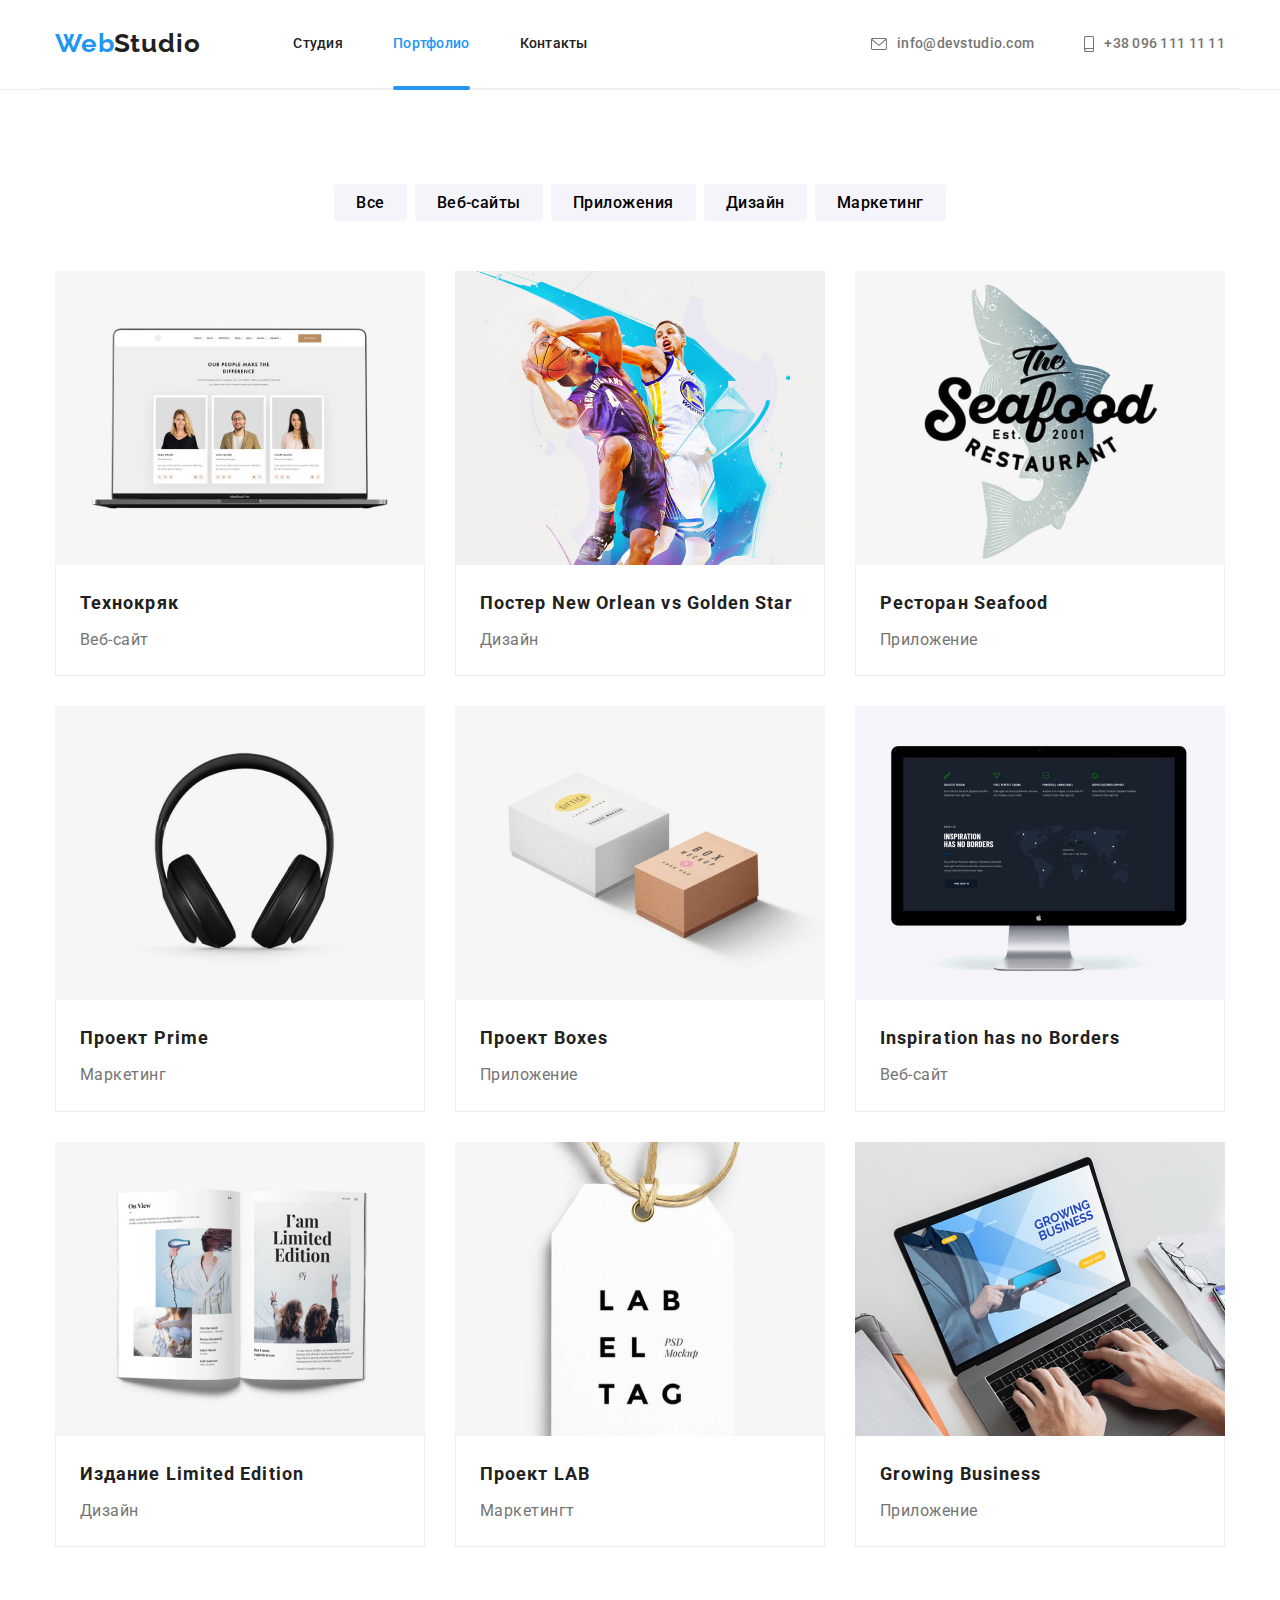
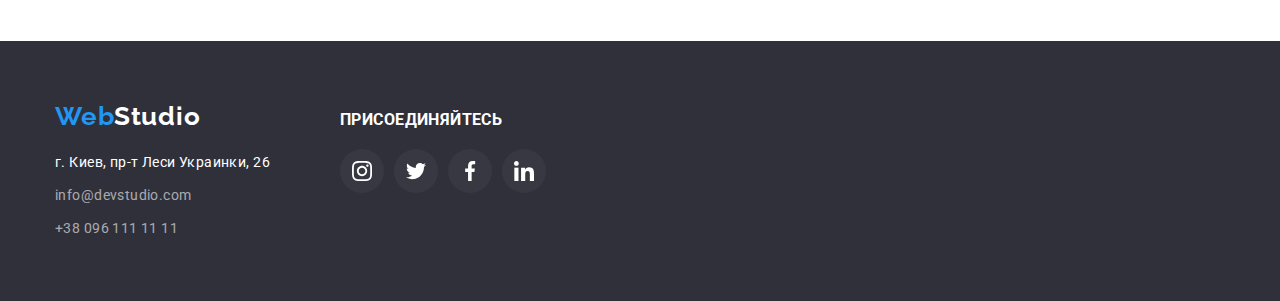
==== portfolio.html @ 9aa8319e "клонувала все з попередньої роботи" ====
<!DOCTYPE html>
<html lang="ru">

<head>
    <meta charset="UTF-8">
    <meta http-equiv="X-UA-Compatible" content="IE=edge">
    <meta name="viewport" content="width=device-width, initial-scale=1.0">
    <title>homework#5</title>
    <link rel="stylesheet" href="https://fonts.googleapis.com/css2?family=Raleway:wght@700&family=Roboto:wght@400;500;700;900&display=swap">
    <link rel="stylesheet" href="https://cdnjs.cloudflare.com/ajax/libs/modern-normalize/1.1.0/modern-normalize.min.css">
    <link rel="stylesheet" href="./css/style.css" />
    
</head>
<body class="page">
    <!-- Шапка -->
    <header class="header">
        <div class="container header">
            <nav class="site-nav">
                <a class="logo" href="">
                    <span class="logo-accent">Web</span>
                    <span class="logo-black">Studio</span>
                </a>
        
                <ul class="link-list">
                    <li><a  class="link" href="./index.html">Студия</a></li>
                    <li><a id="portfolio" class="link" href="./portfolio.html">Портфолио</a></li>
                    <li><a class="link" href="./index.html">Контакты</a></li>
                </ul>
            </nav>
            <ul class="contact"> 
                <li><a class="contact-link icon-envelope" href="mailto:info@devstudio.com">
                        <svg class="envelope">
                            <use href="./images/icons.svg#icon-envelope-icon"></use>
                        </svg>
                        info@devstudio.com 
                    </a>
                </li>
                <li><a class="contact-link icon-smartphone" href="tel:+380961111111">
                    <svg class="smartphone">
                        <use href="./images/icons.svg#icon-smartphone-icon"></use>
                    </svg>
                    +38 096 111 11 11
                </a>
            </li>
            </ul>
        </div>
    </header>
            <!-- Project  -->
            <section class="section-project">
                <div class="container">
                    <h1 class="section-title hidden">Фильтр</h1>
                    <ul class="buttons-filter">
                        <li>
                            <button class="buttons" type="button" class="btn-filter">Все</button>
                        </li>
                        <li>
                            <button class="buttons" type="button">Веб-сайты</button>
                        </li>
                        <li>
                            <button class="buttons" type="button">Приложения</button>
                        </li>
                        <li>
                            <button class="buttons" type="button">Дизайн</button>
                        </li>
                        <li>
                            <button class="buttons" type="button">Маркетинг</button>
                        </li>
                    </ul>
                    <h1 class="section-title hidden">Наши работы</h1>
                    <ul class="project-list">
                        <li class="project-card">
                            <a class="project-link" href="./index.html">
                                <div class="project-description">
                                    <img src="./images/portfolio/img1.jpg" alt="Ноутбук з веб-сайтом" width="370" height="294">
                                    <p class="description">Ресурс предлагает комплексные предложения с разным уровнем функционала и сервисов. Все это позволит посетителю получить
                                    исчерпывающие сведения о компании или частном лице.</p>
                                </div>
                                <div class="text-box">
                                    <h2 class="project-name">Технокряк</h2> 
                                    <p class="project-direction">Веб-сайт</p>
                                </div>
                            </a>
                        </li>
                        <li class="project-card">
                            <a class="project-link" href="./index.html">
                                <div class="project-description">
                                    <img src="./images/portfolio/img2.jpg" alt="баскетбольні гравці" width="370" height="294">
                                    <p class="description">Ресурс предлагает комплексные предложения с разным уровнем функционала и сервисов. Все это позволит посетителю получить
                                    исчерпывающие сведения о компании или частном лице.</p>
                                </div>
                                <div class="text-box">
                                    <h2 class="project-name">Постер New Orlean vs Golden Star</h2>
                                    <p class="project-direction">Дизайн</p>
                                </div>
                            </a>
                        </li>
                        <li class="project-card">
                            <a class="project-link" href="./index.html">
                                <div class="project-description">
                                    <img src="./images/portfolio/img3.jpg" alt="риба з лого" width="370" height="294">
                                    <p class="description">Ресурс предлагает комплексные предложения с разным уровнем функционала и сервисов. Все это позволит посетителю получить
                                    исчерпывающие сведения о компании или частном лице.</p>
                                </div>
                                <div class="text-box">
                                    <h2 class="project-name">Ресторан Seafood</h2>
                                    <p class="project-direction">Приложение</p>
                                </div>
                            </a>
                        </li>
                        <li class="project-card">
                            <a class="project-link" href="./index.html">
                                <div class="project-description">
                                    <img src="./images/portfolio/img4.jpg" alt="Навушники" width="370" height="294">
                                    <p class="description">Ресурс предлагает комплексные предложения с разным уровнем функционала и сервисов. Все это позволит посетителю получить
                                    исчерпывающие сведения о компании или частном лице.</p>
                                </div>
                                <div class="text-box">
                                    <h2 class="project-name">Проект Prime</h2>
                                    <p class="project-direction">Маркетинг</p>
                                </div>
                            </a>
                        </li>
                        <li class="project-card">
                            <a class="project-link" href="./index.html">
                                <div class="project-description">
                                    <img src="./images/portfolio/img5.jpg" alt="дві коробки" width="370" height="294">
                                    <p class="description">Ресурс предлагает комплексные предложения с разным уровнем функционала и сервисов. Все это позволит посетителю получить
                                    исчерпывающие сведения о компании или частном лице.</p>
                                </div>
                                <div class="text-box">
                                    <h2 class="project-name">Проект Boxes</h2>
                                    <p class="project-direction">Приложение</p>
                                </div>
                            </a>
                        </li>
                    <li class="project-card">
                            <a class="project-link" href="./index.html">
                                <div class="project-description">
                                    <img src="./images/portfolio/img6.jpg" alt="Компютер Mac" width="370" height="294">
                                    <p class="description">Ресурс предлагает комплексные предложения с разным уровнем функционала и сервисов. Все это позволит посетителю получить
                                    исчерпывающие сведения о компании или частном лице.</p>
                                </div>
                                <div class="text-box">
                                    <h2 class="project-name">Inspiration has no Borders</h2>
                                    <p class="project-direction">Веб-сайт</p>
                                </div>
                            </a>
                        </li>
                        <li class="project-card">
                            <a class="project-link" href="./index.html">
                                <div class="project-description">
                                    <img src="./images/portfolio/img7.jpg" alt="Журнал" width="370" height="294">
                                    <p class="description">Ресурс предлагает комплексные предложения с разным уровнем функционала и сервисов. Все это позволит посетителю получить
                                    исчерпывающие сведения о компании или частном лице.</p>
                                </div>
                                <div class="text-box">
                                    <h2 class="project-name">Издание Limited Edition</h2>
                                    <p class="project-direction">Дизайн</p>
                                </div>
                            </a>
                        </li>
                    <li class="project-card">
                            <a class="project-link" href="./index.html">
                                <div class="project-description">
                                    <img src="./images/portfolio/img8.jpg" alt="Візитка" width="370" height="294">
                                    <p class="description">Ресурс предлагает комплексные предложения с разным уровнем функционала и сервисов. Все это позволит посетителю получить
                                    исчерпывающие сведения о компании или частном лице.</p>
                                </div>
                                <div class="text-box">
                                    <h2 class="project-name">Проект LAB</h2>
                                    <p class="project-direction">Маркетингт</p>
                                </div>
                            </a>
                        </li>
                        <li class="project-card">
                            <a class="project-link" href="./index.html">
                                <div class="project-description">
                                    <img src="./images/portfolio/img9.jpg" alt="руки на ноутбуці" width="370" height="294">
                                    <p class="description">Ресурс предлагает комплексные предложения с разным уровнем функционала и сервисов. Все это позволит посетителю получить
                                    исчерпывающие сведения о компании или частном лице.</p>
                                </div>
                                <div class="text-box">
                                    <h2 class="project-name">Growing Business</h2>
                                    <p class="project-direction">Приложение</p>
                                </div>
                            </a>
                        </li>
                    </ul>
                </div>
            </section>
        </main>
        <!-- Підвал -->
        <footer class="page-footer">
            <div class="container footer">
                <div class="address-footer">
                    <a class="logo-footer" href="">
                        <span class="logo-accent">Web</span>
                        <span class="logo-white">Studio</span>
                    </a>
                    
                    <address>
                        <ul class="adress-list">
                            <li><a  class="text-info" href="" rel="noopener noreferrer" target="_blank">г. Киев, пр-т Леси Украинки, 26</a></li>
                            <li>
                                <a class="info" href="mailto:info@devstudio.com">info@devstudio.com</a>
                            </li>
                            <li>
                                <a class="info" href="tel:+380961111111">+38 096 111 11 11</a>
                            </li>
                        </ul>
                    </address>
                </div>

                <div class="social-footer">
                    <h3 class="title">ПРИСОЕДИНЯЙТЕСЬ</h3>
                    <ul class="social-links">
                        <li><a class="link-icon" href="">
                                <svg class="instagram-footer" width="20px" height="20px">
                                    <use href="./images/icons.svg#icon-instagram-icon"></use>
                                </svg>
                            </a></li>
                        <li><a class="link-icon" href="">
                                <svg class="twitter-footer" width="20px" height="20px">
                                    <use href="./images/icons.svg#icon-twitter-icon"></use>
                                </svg>
                            </a>
                        </li>
                        <li><a class="link-icon" href="">
                                <svg class="facebook-footer" width="20px" height="20px">
                                    <use href="./images/icons.svg#icon-facebook-icon"></use>
                                </svg>
                            </a>
                        </li>
                        <li><a class="link-icon" href="">
                                <svg class="linkedin-footer" width="20px" height="20px">
                                    <use href="./images/icons.svg#icon-linkedin-icon"></use>
                                </svg>
                            </a>
                        </li>
                    </ul>
                </div>

            </div>
        </footer>
    </body>
</html>
---- css/style.css ----
/* основной цвет background: #212121; --title-text-color */

/* неактивные контакты, абзац и вторичный  background: #757575; --primari-text-color */

/* основной фон страницы background: #FFFFFF; --primari-white-color */

/* акцент background: #2196F3;--accent-color */
/* ховер героя backgraund: #188CE8; --hover-button */

/* фон шапки bgrcolor: #ececec; --header-bgrcolor */
/* фон героя и футер background: #2F303A; --hero-bgrcolor */
/* фон команда background: #F5F4FA; --staff-bdrcolor */

/* контакты в футере background: #FFFFFF99;   rgba(0, 0, 0, 0.6); --contact-footer */
/* bg-icon-footer: #ffffff0a; rgba(255, 255, 255, 0.1); --bg-icon-footer */
/* Border: #eeeeee; --border-box */
/* Bg-icon: #afb1b8; --bg-icon */
:root {
  --title-text-color: #212121;
  --primari-text-color: #757575;
  --primari-white-color: #ffffff;
  --accent-color: #2196f3;
  --header-bgrcolor: #ececec;
  --hero-bgrcolor: #2f303a;
  --staff-bdrcolor: #f5f4fa;
  --contact-footer: #ffffff99;
  --bg-icon-footer: #ffffff0a;
  --hover-button: #188ce8;
  --border-box: #eeeeee;
  --bg-icon: #afb1b8;
  --bg-overflay: #2196f3e5;
  --timing-function: cubic-bezier(0.4, 0, 0.2, 1);
  --accent-color-icon: #ffffff; /*Цвет акцента соц сетей */
  /*--- Переменные анимации---*/
  --transition-duration: 250ms;
  --transition-timing-function: cubic-bezier(0.4, 0, 0.2, 1);
}

.page {
  background-color: var(--primari-white-color);
  color: var(--primari-text-color);

  font-family: Roboto, sans-serif;
  font-weight: 400;
  font-size: 14px;
  line-height: 1.17;
  letter-spacing: 0.03em;
}

ul {
  list-style: none;
  padding-left: 0px;
  margin-top: 0px;
  margin-bottom: 0px;
}
p {
  margin-top: 0px;
  margin-bottom: 0px;
}
img {
  display: block;
}

/* Header */
.header {
  border-bottom: 1px solid var(--border-box);
}
.container {
  width: 1200px;
  padding-left: 15px;
  padding-right: 15px;
  margin-left: auto;
  margin-right: auto;
}
/* Site-nav */
.logo-accent {
  margin-right: -4px;
  color: var(--accent-color);
}
.logo-black {
  color: var(--title-text-color);
}
.logo-white {
  color: var(--primari-white-color);
}

.logo-accent,
.logo-black,
.logo-white {
  font-family: Raleway, sans-serif;
  font-weight: 700;
  font-size: 26px;
  line-height: 1.17;
  letter-spacing: 0.03em;
}
.logo {
  display: inline-block;
}
.container.header {
  display: flex;
  align-items: center;
}
.site-nav {
  display: flex;
  align-items: center;
}
.link-list,
.contact {
  display: flex;
  margin: 0px;
  padding: 0px;
}
.link-list {
  margin-left: 93px;
}
.link-list .link,
.contact .contact-link {
  display: inline-flex;
  padding-top: 32px;
  padding-bottom: 32px;
}
/* / .site-nav .link { 
  color: var(--title-text-color);
}

.site-nav .link:hover,
.site-nav .link:focus {
  color: var(--accent-color);
}   */
.link-list .link {
  color: var(--title-text-color);

  transition: color 250ms var(--timing-function);
}
.link-list li + li {
  margin-left: 50px;
}
.link-list .link:hover,
.link-list .link:focus {
  color: var(--accent-color);
}
.link {
  position: relative;
}
.link::after {
  content: "";

  position: absolute;
  left: 0px;
  bottom: -2px;
  border-radius: 2px;
  display: block;
  width: 100%;
  height: 4px;
  background-color: var(--accent-color);
  opacity: 0;
}

#studio {
  color: var(--accent-color);
}
#studio::after {
  opacity: 1;
}
#portfolio {
  color: var(--accent-color);
}
#portfolio::after {
  opacity: 1;
}

/* Contact */

.site-nav,
.contact {
  font-weight: 500;
  font-size: 14px;
  line-height: 1.7;
  letter-spacing: 0.02em;
}
.contact-link {
  display: inline-flex;
  align-items: center;
  color: var(--primari-text-color);
  transition-property: fill, color;
    transition-duration: var(--transition-duration);
    transition-timing-function: var(--transition-timing-function);
}
.contact li + li {
  margin-left: 50px;
}
.contact {
  margin-left: auto;
}
.contact .contact-link:hover,
.contact .contact-link:focus {
  color: var(--accent-color);
}

.envelope {
  width: 16px;
  height: 12px;
  margin-right: 10px;
  fill: var(--primari-text-color);
  transition-property: fill;
  transition-duration: var(--transition-duration);
  transition-timing-function: var(--transition-timing-function);
}
.icon-envelope:hover .envelope,
.icon-envelope:focus .envelope {
  fill: var(--accent-color);
}

.smartphone {
  width: 10px;
  height: 16px;
  margin-right: 10px;
  fill: var(--primari-text-color);
  transition-property: fill;
  transition-duration: var(--transition-duration);
  transition-timing-function: var(--transition-timing-function);
}
.icon-smartphone:hover .smartphone,
.icon-smartphone:focus .smartphone {
  fill: var(--accent-color);
}
a {
  text-decoration: none;
}

/* Hero */
.hero {
  padding-top: 200px;
  padding-bottom: 200px;
  text-align: center;
  margin-left: auto;
  margin-right: auto;
  max-width: 1600px;
  background-image: linear-gradient(
      to right,
      rgba(47, 48, 58, 0.4),
      rgba(47, 48, 58, 0.4)
    ),
    url(../images/hero-icon.jpg);
  background-color: var(--hero-bgrcolor);
  background-position: center;
  background-size: cover;
  background-repeat: no-repeat;
}

.hero-title {
  color: var(--primari-white-color);
  font-weight: 900;
  font-size: 44px;
  line-height: 1.37;
  letter-spacing: 0.06em;
  width: 696px;
  margin: 0px auto 30px auto;
}

/* Section */
.work-list {
  padding-left: 0px;
}

h2 {
  font-weight: 700;
  font-size: 36px;
  text-align: center;
}

/* Features */
.section.features,
.section-project {
  padding-top: 94px;
  padding-bottom: 94px;
  
}
.section-title {
  color: var(--title-text-color);
  margin-top: 0px;
  margin-bottom: 50px;
  text-align: center;
}
.section-title.hidden {
  position: absolute;
  width: 1px;
  height: 1px;
  margin: -1px;
  border: 0;
  padding: 0;
  white-space: nowrap;
  clip-path: inset(100%);
  clip: rect(0 0 0 0);
  overflow: hidden;
}
.features-list {
  display: flex;
  margin-top: 0px;
}
.features-list li {
  width: 270px;
}
.features-list li:not(:nth-last-child(1)) {
  margin-right: 30px;
}
.features-list .title {
  color: var(--title-text-color);
  font-weight: 700;
  margin-top: 0px;
  margin-bottom: 10px;
}
.features-list p {
  line-height: 1.71;
}

.features-icons {
  display: inline-flex;
  justify-content: center;
  align-items: center;
  width: 270px;
  height: 120px;
  margin-bottom: 30px;
  border: none;
  background-color: var(--staff-bdrcolor);
}

/* Work */
.section.work {
  padding-bottom: 94px;
}
.work-list li {
  display: inline-block;
  margin-right: -3px;
}
.work-list li + li {
  margin-left: 30px;
}
.work-box {
    position: relative;
  }
  .work-text {
    position: absolute;
    bottom: 0;
    display: flex;
    justify-content: center;
    align-items: center;
    width: 100%;
    height: 70px;
  
    font-weight: 700;
    color: var(--primari-white-color);
    background: #2f303acc;
  }

/* Staff */
.section-staff {
  padding-top: 94px;
  padding-bottom: 94px;
  background-color: var(--staff-bdrcolor);
}
.staff-name {
  display: flex;
  padding-left: 0px;
  margin-top: 0px;
  margin-bottom: 0px;
  
}
.staff-persons {
  background-color: var(--primari-white-color);
  box-shadow: 0px 1px 3px #00000033, 0px 1px 1px #00000024,
    0px 2px 1px #0000001f;
}
.staff-persons:not(:first-child) {
  margin-left: 30px;
}
.staff-box {
  padding: 30px 32px;
}
.staff-box .name {
  color: var(--title-text-color);
  font-weight: 500;
  font-size: 16px;
  margin-top: 0px;
  margin-bottom: 10px;
  text-align: center;
}
.staff-name .position {
  font-size: 16px;
  text-align: center;
  margin-bottom: 16px;
}

.social-team {
  display: inline-flex;
  justify-content: center;
}
.social-team li + li {
  margin-left: 10px;
}
.person-link {
  display: inline-flex;
  justify-content: center;
  align-items: center;
  width: 44px;
  height: 44px;
  background-color: var(--primari-white-color);
  border-radius: 50%;
  fill: var(--bg-icon);
    transition-property: background-color, fill;
    transition-duration: var(--transition-duration);
    transition-timing-function: var(--transition-timing-function); 
}
.person-link:hover,
.person-link:focus {
  background-color: var(--accent-color);
}

.instagram,
.twitter,
.facebook,
.linkedin {
  fill: var(--bg-icon);
}
.person-link:hover .instagram,
.person-link:focus .instagram,
.person-link:hover .twitter,
.person-link:focus .twitter,
.person-link:hover .facebook,
.person-link:focus .facebook,
.person-link:hover .linkedin,
.person-link:focus .linkedin,
.person-link:focus .icon-linkedin-icon {
  fill: var(--primari-white-color);
}

/* Clients */
.section.clients {
  padding: 94px 0px;
}
.clients-icons li + li {
  margin-left: 30px;
}
.clients-icons li {
  display: inline-flex;
}
.client-link {
  display: flex;
  justify-content: center;
  align-items: center;
  width: 170px;
  height: 92px;
  border: 1px solid var(--bg-icon);
  margin-right: -4px;
  border-radius: 4px;
  fill: var(--bg-icon);
    transition-property: border-color, fill;
    transition-duration: var(--transition-duration);
    transition-timing-function: var(--transition-timing-function);
}
/* .clients-icons:hover .client-link.one,
.clients-icons:focus .client-link.one {
  border: 1px solid var(--accent-color);
} */
.client-link:hover,
.client-link:focus {
  border: 1px solid var(--accent-color);
}
.logo {
  fill: var(--bg-icon);
}
.client-link:hover .logo,
.client-link:focus .logo {
  fill: var(--accent-color);
}

/* Footer */

.page-footer {
  padding-top: 60px;
  padding-bottom: 60px;

  background-color: var(--hero-bgrcolor);
}
.container.footer {
  display: flex;
  align-items: baseline;
}
.logo-footer {
  display: block;
  margin-bottom: 20px;
}
.adress-list {
  padding-left: 0px;
}
.adress-list li + li {
  margin-top: 9px;
}
.adress-list .text-info {
  color: var(--primari-white-color);
  font-style: normal;
  line-height: 1.71;
}
.adress-list .info {
  color: var(--contact-footer);
  font-style: normal;
  line-height: 1.71;
}
.adress-list .info:hover,
.adress-list .info:focus {
  color: var(--accent-color);
}

.social-footer .title {
  color: var(--primari-white-color);
  font-weight: 700;
  margin-top: 0px;
  margin-bottom: 20px;
}
.social-footer {
  margin-left: 70px;
}
.social-links {
  display: inline-flex;
  justify-content: center;
}
.social-links li + li {
  margin-left: 10px;
}
.link-icon {
  display: inline-flex;
  justify-content: center;
  align-items: center;
  width: 44px;
  height: 44px;
  background-color: var(--bg-icon-footer);
  border-radius: 50%;
    fill: var(--accent-color-icon);
  transition-property: background-color;
  transition-duration: var(--transition-duration);
  transition-timing-function: var(--transition-timing-function); 
}

.instagram-footer,
.twitter-footer,
.facebook-footer,
.linkedin-footer {
  fill: var(--primari-white-color);
}

.link-icon:hover,
.link-icon:focus {
  background-color: var(--accent-color);
}
/* .social-links:focus .footer-icons {
  background-color: var(--accent-color);
} */
/* Button */
.button {
  font-family: inherit;
    font-weight: 700;
    font-size: 16px;
    line-height: 1.9;
    align-items: center;
    text-align: center;
    letter-spacing: 0.06em;
    background-color: var(--accent-color);
    color: var(--primari-white-color);
    min-width: 200px;
    border-radius: 4px;
    padding: 10px 32px;
    border: 0px;
}
.button:hover,
.button:focus {
  background-color: var(--hover-button);
}

.buttons {
font-family: inherit; /*Наследование шрифта через родителя */
font-weight: 500;
font-size: 16px;
line-height: 1.6;
text-align: center;
letter-spacing: 0.03em;
background-color: var(--staff-bdrcolor);
padding: 6px 22px;
border-radius: 4px;
border: 0px;
cursor: pointer;
transition-property: background-color, color, box-shadow;
transition-duration: var(--transition-duration);
transition-timing-function: var(--transition-timing-function);
}
.buttons:hover,
.buttons:focus {
  color: var(--primari-white-color);
  background-color: var(--accent-color);
   box-shadow: 0px 2px 2px 0px #0000001f, 0px 1px 2px 0px #00000014,
    0px 3px 1px 0px #0000001a;  
}

/* PORTFOLIO */
/* Filter */

.filter {
  width: 611px;
  height: 54px;
  margin: 94px auto 34px;
}
.project {
  margin-bottom: 94px;
}
.buttons-filter {
  margin: 0px auto 50px;
  display: flex;
  justify-content: center;
}
.buttons-filter li + li {
  margin-left: 8px;
}
/* Project */
.text-box {
  padding: 20px 24px;
  border-right: 1px solid var(--border-box);
  border-bottom: 1px solid var(--border-box);
  border-left: 1px solid var(--border-box);
}
.project-name {
  color: var(--title-text-color);
  font-weight: 700;
  font-size: 18px;
  line-height: 2;
  vertical-align: top;
  text-align: left;
  letter-spacing: 0.06em;
  margin-top: 0px;
  margin-bottom: 4px;
}

.project-direction {
  font-size: 16px;
  line-height: 1.88;
  text-align: left;
  vertical-align: top;
  letter-spacing: 0.03em;

  color: var(--primari-text-color);
}

.project-list {
  display: flex;
  flex-wrap: wrap;
}

.project-list li:not(:nth-of-type(3n)) {
  margin-right: 30px;
}
.project-list li:not(:nth-last-child(-n + 3)) {
  margin-bottom: 30px;
}
.project-link {
  display: block;
  box-shadow: none;
  transition: box-shadow 250ms var(--timing-function);
}
.project-link:hover,
.project-link:focus {
  box-shadow: 1px 4px 6px 0px #00000029, 0px 4px 4px 0px #0000000f,
    0px 1px 1px 0px #0000001f;
}
/* Overflay */
.project-description {
  position: relative;
  overflow: hidden;
}
.project-description::before {
  content: "";
  position: absolute;
  width: 100%;
  height: 100%;

  transform: translateY(100%);
  transition: transform 250ms var(--timing-function);

  background-color: var(--bg-overflay);
}
.project-link:hover .project-description::before,
.project-link:focus .project-description::before {
  transform: translateY(0);
}
.description {
  position: absolute;
  top: 50%;
  left: 50%;
  transform: translate(-50%, 100%);
  transition: transform 250ms var(--timing-function);

  width: 322px;
  font-size: 18px;
  line-height: 1.56em;
  color: var(--primari-white-color);
}
.project-link:hover .description,
.project-link:focus .description {
  transform: translate(-50%, -50%);
}

/* Modal window */
.backdrop {
  position: fixed;
  top: 0;
  left: 0;
  width: 100%;
  height: 100%;

  background-color: #000000a0;
  opacity: 1;
  transition: opacity 250ms var(--timing-function);
}
.backdrop.is-hidden {
  opacity: 0;
  pointer-events: none;
}
.backdrop.is-hidden .modal {
  transform: translate(-50%, -50%) scale(1.1);
}
.modal {
  position: absolute;
  top: 50%;
  left: 50%;
  transform: translate(-50%, -50%) scale(1);
  transition: transform 250ms var(--timing-function),
    scale 250ms var(--timing-function);

  width: 528px;
  height: 581px;

  background-color: #fff;
}
.button-close {
  position: absolute;
  top: 0;
  right: 0;
  width: 30px;
  height: 30px;
  margin-top: 8px;
  margin-right: 8px;
  border: none;
  background-color: #ffffff00;

  
}
.button-close svg {
  position: absolute;
  bottom: 0;
  left: 0;
  cursor: pointer; 
}
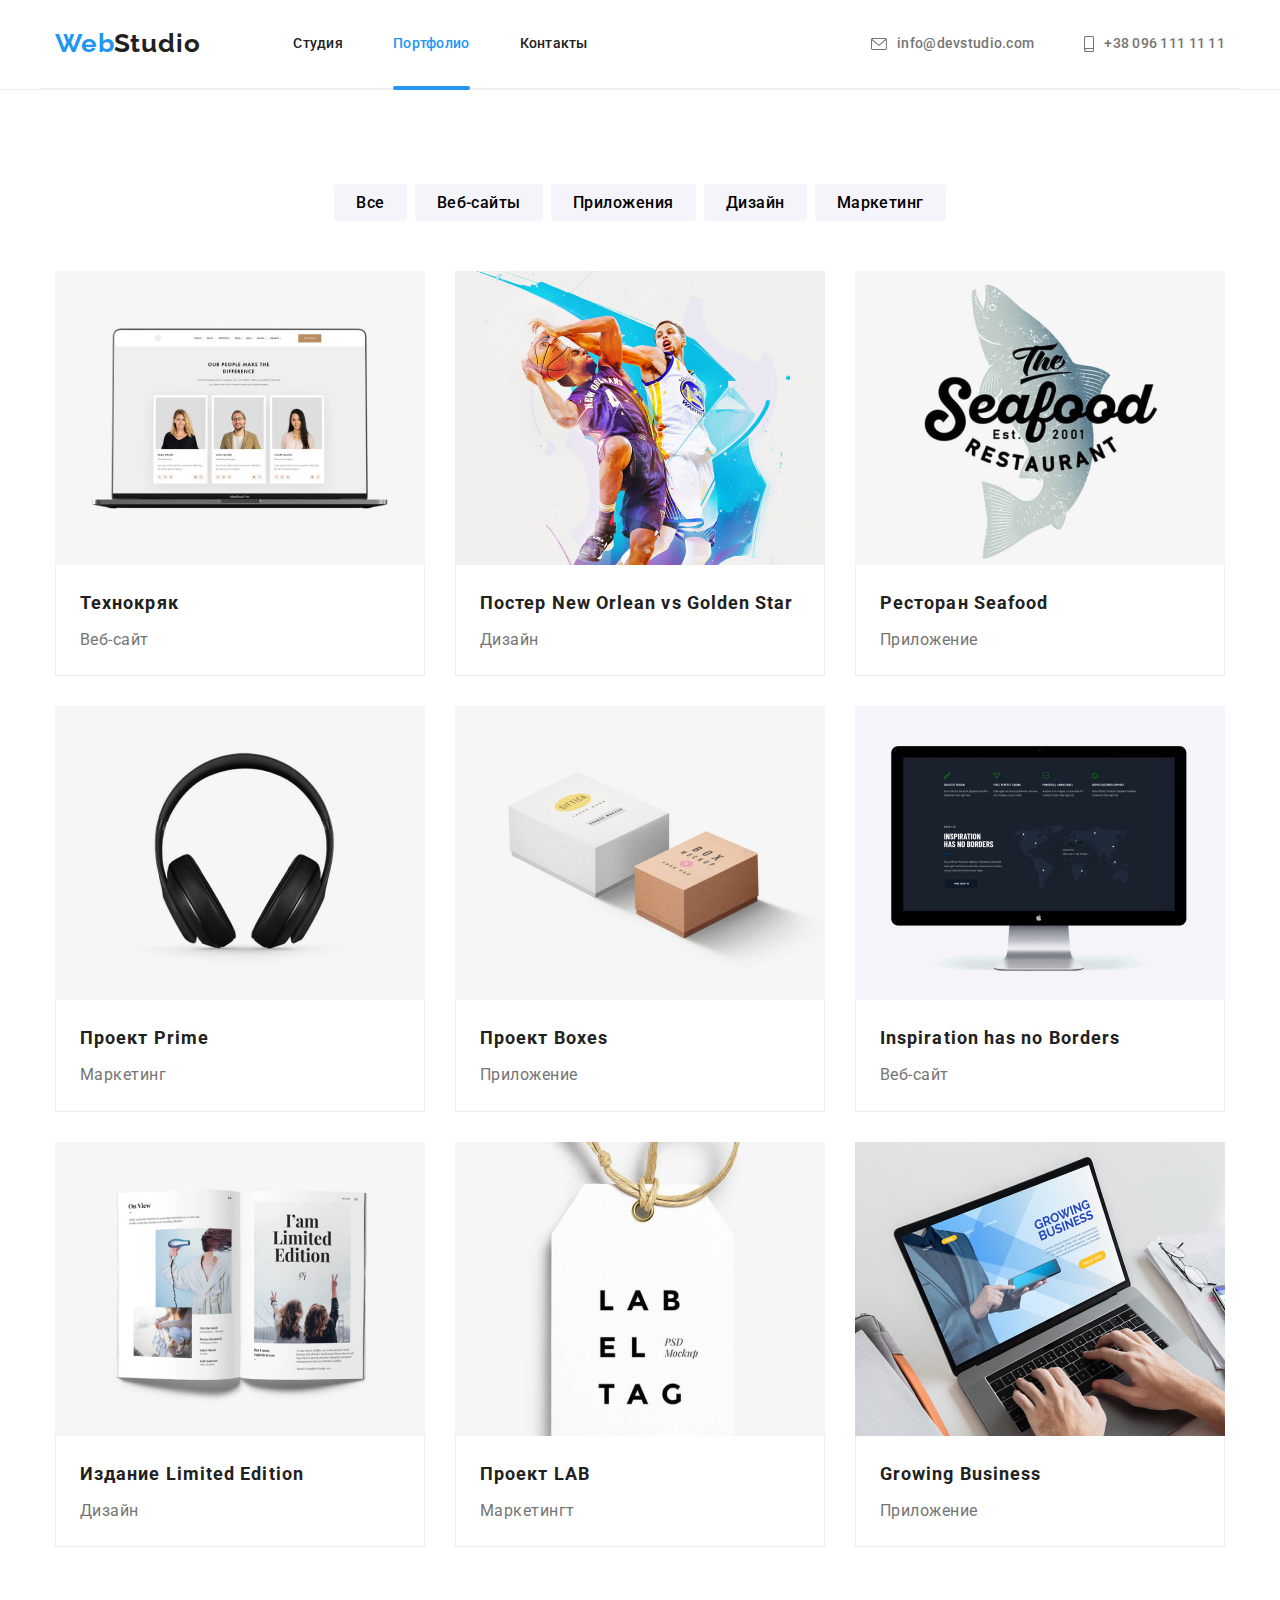
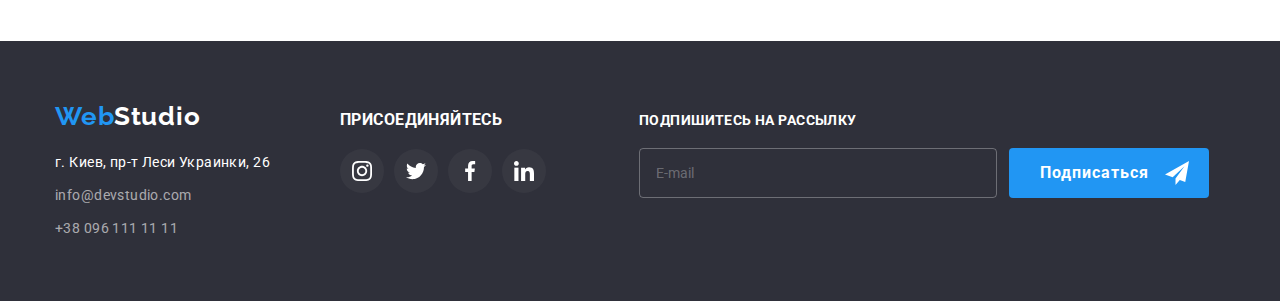
==== commit 648ed375: "завершила роботу" ====
--- a/portfolio.html
+++ b/portfolio.html
@@ -5,7 +5,7 @@
     <meta charset="UTF-8">
     <meta http-equiv="X-UA-Compatible" content="IE=edge">
     <meta name="viewport" content="width=device-width, initial-scale=1.0">
-    <title>homework#5</title>
+    <title>homework#6</title>
     <link rel="stylesheet" href="https://fonts.googleapis.com/css2?family=Raleway:wght@700&family=Roboto:wght@400;500;700;900&display=swap">
     <link rel="stylesheet" href="https://cdnjs.cloudflare.com/ajax/libs/modern-normalize/1.1.0/modern-normalize.min.css">
     <link rel="stylesheet" href="./css/style.css" />
@@ -239,7 +239,21 @@
                         </li>
                     </ul>
                 </div>
-
+                <form class="subscribe">
+                    <p class="title">ПОДПИШИТЕСЬ НА РАССЫЛКУ</p>
+                    <div class="subscribe-field" role="group">
+                    <input class="subscribe-email"
+                        type="email"
+                        name="subscribe"
+                        placeholder="E-mail"/>
+                        <button class="send" type="submit">
+                        <span class="send-text">Подписаться</span>
+                        <svg class="send-icon" width="24px" height="24px">
+                        <use href="./images/icons.svg#icon-send"></use>
+                        </svg>
+                        </button>
+                    </div>
+                </form>
             </div>
         </footer>
     </body>
--- a/css/style.css
+++ b/css/style.css
@@ -34,6 +34,10 @@
   /*--- Переменные анимации---*/
   --transition-duration: 250ms;
   --transition-timing-function: cubic-bezier(0.4, 0, 0.2, 1);
+  --form-color: #75757580;
+  --modal__input--br: #21212133;
+  --br-email-footer: #ffffff4d;
+  --timing-function: cubic-bezier(0.4, 0, 0.2, 1);
 }
 
 .page {
@@ -596,10 +600,96 @@
 .buttons:focus {
   color: var(--primari-white-color);
   background-color: var(--accent-color);
-   box-shadow: 0px 2px 2px 0px #0000001f, 0px 1px 2px 0px #00000014,
+    box-shadow: 0px 2px 2px 0px #0000001f, 0px 1px 2px 0px #00000014,
     0px 3px 1px 0px #0000001a;  
 }
 
+/* Subscribe-footer */
+.subscribe {
+  display: block;
+  width: 570px;
+  height: 86px;
+  margin-left: 93px;
+}
+.subscribe .title {
+  margin-bottom: 20px;
+
+  color: var(--primari-white-color);
+  font-weight: 700;
+}
+.subscribe-field {
+  display: inline-flex;
+}
+.subscribe-label {
+  display: inline-flex;
+}
+.subscribe-email {
+  width: 358px;
+  height: 50px;
+  padding-left: 16px;
+
+  color: var(--br-email-footer);
+  border: 1px solid var(--br-email-footer);
+  background-color: transparent;
+  border-radius: 4px;
+  transition: border 250ms var(--timing-function),
+    color 250ms var(--timing-function);
+}
+.subscribe-email:focus {
+  outline: none;
+  color: var(--primari-white-color);
+  border: 1px solid var(--accent-color);
+}
+.subscribe-email:-webkit-autofill {
+  border: 1px solid var(--br-email-footer);
+  -webkit-text-fill-color: var(--br-email-footer);
+  -webkit-box-shadow: 0 0 0px 1000px #212121 inset;
+  transition: background-color 5000s ease-in-out 0s;
+}
+.subscribe-email:-webkit-autofill:focus {
+  border: 1px solid var(--accent-color);
+  -webkit-text-fill-color: var(--primari-white-color);
+  caret-color: var(--primari-white-color);
+}
+.subscribe-email::placeholder {
+  color: var(--br-email-footer);
+  transition: color 250ms var(--timing-function);
+}
+.subscribe-email:focus::placeholder {
+  color: var(--accent-color);
+}
+.send {
+  position: relative;
+  width: 200px;
+  height: 50px;
+  margin-left: 12px;
+  background-color: var(--accent-color);
+  border: 2px solid transparent;
+  border-radius: 4px;
+  transition: border 250ms var(--timing-function);
+}
+.send:focus {
+  outline: none;
+  border: 2px solid var(--br-email-footer);
+}
+.send-text {
+  position: absolute;
+  top: 50%;
+  left: 29px;
+  transform: translateY(-50%);
+  color: var(--primari-white-color);
+  font-weight: 700;
+  font-size: 16px;
+  line-height: 1.88;
+  letter-spacing: 0.06em;
+}
+.send-icon {
+  position: absolute;
+  right: 18px;
+  top: 50%;
+  transform: translateY(-50%);
+  margin-left: 10px;
+}
 /* PORTFOLIO */
 /* Filter */
 
@@ -746,14 +836,201 @@
   height: 30px;
   margin-top: 8px;
   margin-right: 8px;
+  border-radius: 50%;
+  cursor: pointer;
   border: none;
-  background-color: #ffffff00;
-
+  background-color: transparent; 
+  background-color: #ffffff;
+  border: 1px solid rgba(0,0,0, 0.1);
+  box-sizing: border-box;
+  fill: var(--title-text-color);
+  transition: fill 250ms var(--timing-function);
+}
+.button-close svg {
+  position: absolute;
+  bottom: 5px;
+  left: 5px;
+}
+.button-close:hover {
+  fill: var(--accent-color);
+}
+.form-modal {
+  display: block;
+  width: 100%;
+  height: calc(100%-30px);
+  padding: 40px 40px 120px 40px;
+}
+.title-modal {
+  width: 448px;
+  margin: 0px 0px 12px 0px;
+
+  font-weight: 700;
+  font-size: 20px;
+  line-height: 1.15;
+  letter-spacing: 0.03em;
+  color: var(--title-text-color);
+}
+.form-label {
+  position: relative;
+  display: block;
+  width: 448px;
+  height: 58px;
+  margin-bottom: 10px;
+}
+.form-text {
+  position: absolute;
+  top: 0;
+  left: 0;
+  margin-bottom: 10px;
+
+  font-size: 12px;
+  letter-spacing: 0.01em;
+  text-align: left;
+  color: var(--primari-text-color);
   
 }
-.button-close svg {
-  position: absolute;
+.form-input {
+  position: absolute;
+  width: 448px;
+  height: 40px;
+  left: 0;
   bottom: 0;
+  padding-left: 42px;
+  border: 1px solid var(--modal__input--br);
+  border-radius: 4px;
+  color: var(--primari-text-color);
+  transition: border 250ms var(--timing-function);
+  cursor: pointer;
+}
+.form-input:focus {
+  outline: none;
+  border: 1px solid var(--accent-color);
+}
+.form-input:-webkit-autofill {
+  border: 1px solid var(--modal__input--br);
+  -webkit-text-fill-color: var(--primari-text-color);
+  -webkit-box-shadow: 0 0 0px 1000px #fff inset;
+  transition: background-color 5000s ease-in-out 0s;
+  
+}
+.form-input:-webkit-autofill:focus {
+  border: 1px solid var(--accent-color);
+  caret-color: var(--primari-text-color);
+}
+.icon-modal {
+  position: absolute;
+  left: 12px;
+  bottom: 11px;
+  cursor: pointer;
+  fill: var(--title-text-color);
+  transition: fill 250ms var(--timing-function);
+}
+.form-input:focus ~ .icon-modal {
+  fill: var(--accent-color);
+}
+.comment-label {
+  position: relative;
+  display: block;
+  height: 138px;
+  width: 448px;
+  margin-bottom: 20px;
+  cursor: pointer;
+  
+}
+.form-comment {
+  position: absolute;
+  resize: none;
   left: 0;
-  cursor: pointer; 
-}
+  bottom: 0;
+  padding: 12px 16px;
+  min-width: 448px;
+  max-width: 448px;
+  max-height: 120px;
+  min-height: 120px;
+  border: 1px solid #21212133;
+  border-radius: 4px;
+  transition: border 250ms var(--timing-function);
+  color: var(--primari-text-color);
+  cursor: pointer;
+}
+.form-comment:focus {
+  outline: none;
+  border: 1px solid var(--accent-color);
+}
+.form-comment::placeholder {
+  color: var(--form-color);
+}
+.checkbox-label {
+  display: block;
+  padding-left: 22px;
+  margin-left: 14px;
+  line-height: 1.71;
+  cursor: pointer;
+}
+.checkbox-input {
+  width: 1px;
+  height: 1px;
+  margin: -1px;
+  border: 0;
+  padding: 0;
+  clip: rect(0 0 0 0);
+  overflow: hidden;
+  cursor: pointer;
+}
+.checkbox-agreement {
+  position: absolute;
+  width: 16px;
+  height: 15px;
+  margin: 4.5px;
+  margin-left: -23px;
+  border: 2px solid var(--title-text-color);
+  border-radius: 4px;
+  cursor: pointer;
+}
+.checkbox-input:checked + .checkbox-agreement {
+  background-color: var(--accent-color);
+  border-color: var(--accent-color);
+  background-image: url("data:image/svg+xml;charset=utf8,%3Csvg width='16' height='15' viewBox='0 0 16 15'  xmlns='http://www.w3.org/2000/svg'%3E%3Crect rx='2' fill='none'/%3E%3Cpath d='M3.95703 7.75166L3.88825 7.68604L3.81923 7.75141L2.93123 8.59258L2.85486 8.66492L2.93097 8.73753L6.42671 12.0724L6.49574 12.1382L6.56476 12.0724L10.3169 8.49294L14.069 4.91352L14.1449 4.84116L14.069 4.76881L13.1873 3.92764L13.1183 3.86183L13.0493 3.92761L6.49577 10.1735L3.95703 7.75166Z' fill='white' stroke='white' stroke-width='0.2'/%3E%3C/svg%3E");
+  background-size: contain;
+  background-origin: border-box;
+  transition: box-shadow 250ms var(--timing-function);
+  cursor: pointer;
+}
+.checkbox-input:focus + .checkbox-agreement {
+  box-shadow: 0 0 0 0.2em var(--bg-icon);
+}
+
+.checkbox-condition {
+  text-decoration: underline;
+  color: var(--accent-color);
+  border-radius: 4px;
+  transition: box-shadow 250ms var(--timing-function);
+  cursor: pointer;
+}
+.checkbox-condition:focus {
+  outline: none;
+  box-shadow: 0 0 0 0.1em var(--accent-color);
+  cursor: pointer;
+}
+.form-button {
+  position: absolute;
+  bottom: 40px;
+  left: 50%;
+  transform: translateX(-50%);
+  width: 200px;
+  height: 50px;
+  cursor: pointer;
+  color: var(--primari-white-color);
+  background-color: var(--accent-color);
+  font-weight: 700;
+  font-size: 16px;
+  line-height: 1.88;
+  letter-spacing: 0.06em;
+  border: none;
+  border-radius: 4px;
+  transition: box-shadow 250ms var(--timing-function);
+}
+.form-button:focus {
+  outline: none;
+  box-shadow: 0 0 0 0.2em var(--bg-icon);
+}